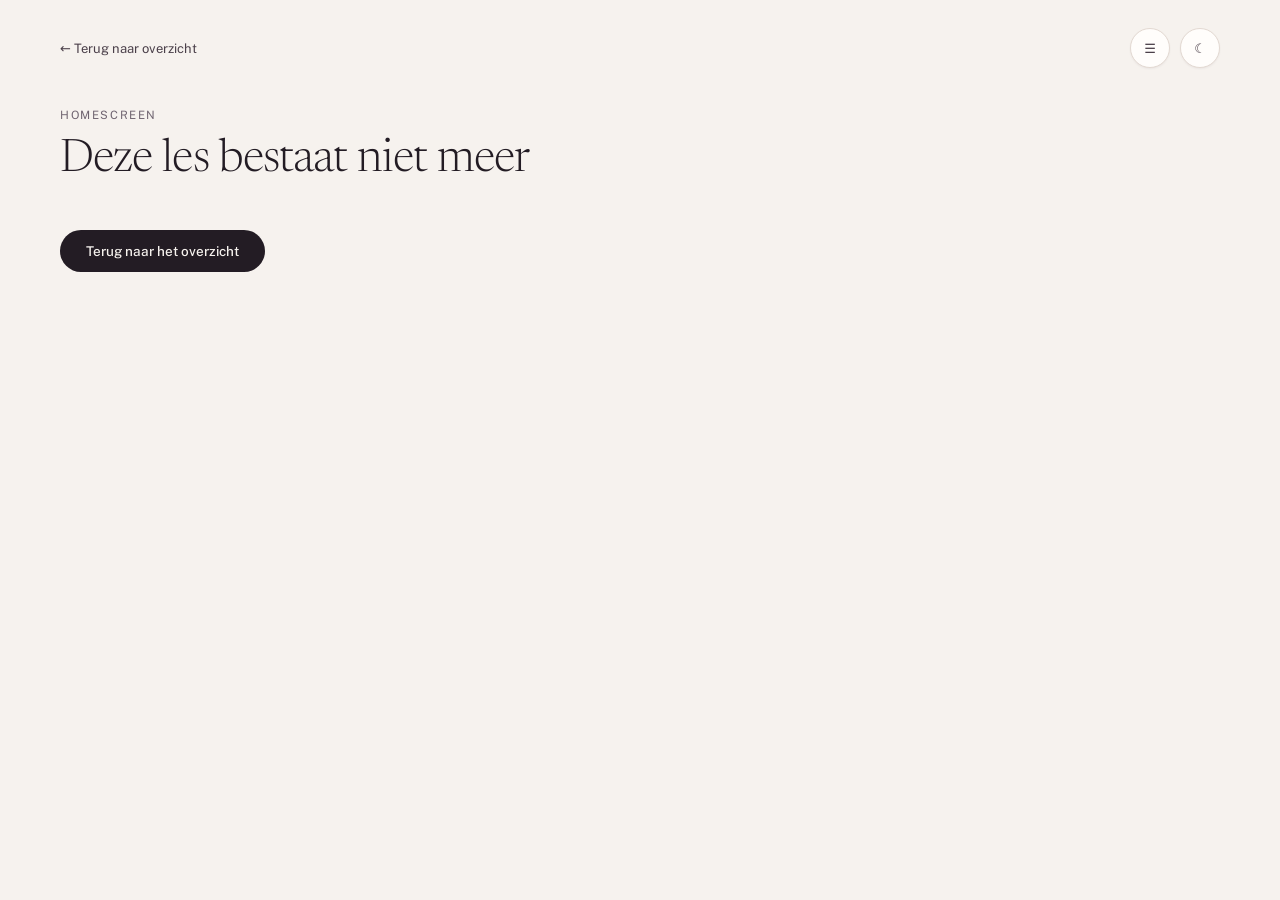
==== les.html @ 5db6d516 "Add files via upload" ====
<!DOCTYPE html>
<html lang="nl">
<head>
<meta charset="UTF-8">
<meta name="viewport" content="width=device-width, initial-scale=1.0">
<title>Les · SSMS Leeromgeving</title>
<meta name="theme-color" content="#F6F2EE">
<link rel="manifest" href="manifest.webmanifest">
<link rel="preconnect" href="https://fonts.gstatic.com" crossorigin>
<link href="https://fonts.googleapis.com/css2?family=Newsreader:ital,opsz,wght@0,6..72,300;0,6..72,400;0,6..72,500;1,6..72,300;1,6..72,400&family=Public+Sans:ital,wght@0,300;0,400;0,500;0,600;1,400&display=swap" rel="stylesheet">
<link rel="stylesheet" href="styles.css">
</head>
<body class="lespagina">
<div class="wrap">
  <div class="les-top">
    <a class="terug" href="index.html">&larr; Terug naar overzicht</a>
    <div class="tools">
      <button class="rond" id="menuKnop" aria-label="Menu in- of uitklappen" title="Menu in- of uitklappen">☰</button>
      <button class="rond" id="modus" aria-label="Wissel licht en donker">☾</button>
    </div>
  </div>

  <div class="kruimel" id="kruimel"></div>
  <h1 class="les-titel" id="titel">Les laden…</h1>
  <div class="les-meta" id="meta"></div>

  <div class="voortgang-strip">
    <div class="voortgang-balk"><i id="lesBalk" style="width:0"></i></div>
    <span class="voortgang-tekst" id="lesVoortgang"></span>
  </div>

  <nav class="tabs" id="tabs" aria-label="Onderdelen van deze les"></nav>

  <div class="les-body" id="lesBody">
    <div>
      <div class="tab-kop">
        <div>
          <div class="label" id="tabLabel"></div>
          <h2 class="tab-titel" id="tabTitel"></h2>
        </div>
        <button class="btn af-knop" id="tabAf">Onderdeel afvinken</button>
      </div>

      <div class="inhoud" id="inhoud"></div>

      <div class="tab-nav">
        <button class="btn leeg" id="tabVorige">&larr; Vorige</button>
        <button class="btn" id="tabVolgende">Volgende &rarr;</button>
      </div>

      <div class="les-nav">
        <a id="vorigeLink" class="leeg" href="#">&larr; Vorige les</a>
        <a id="volgendeLink" class="leeg" href="#" style="text-align:right;">Volgende les &rarr;</a>
      </div>
    </div>

    <aside class="zijkolom" id="zijkolom">
      <div class="zij-blok">
        <span class="label">Aantekening bij <span id="notitieTab">dit onderdeel</span></span>
        <textarea class="notitieveld" id="notitie" placeholder="Wat neem je hieruit mee?"></textarea>
        <span class="opslag" id="opslag">wordt bewaard op dit apparaat</span>
      </div>
      <div class="zij-blok">
        <span class="label">Onderdelen</span>
        <div id="tablijst" class="tablijst"></div>
      </div>
      <div class="zij-blok">
        <span class="label">Lessen in dit vak</span>
        <div id="vaklijst"></div>
      </div>
    </aside>
  </div>
</div>

<div class="melding" id="melding" hidden></div>

<script src="rooster.js"></script>
<script src="app.js"></script>
<script src="lesblokken.js"></script>
<script src="lesstof.js"></script>
<script src="les.js"></script>
</body>
</html>
---- styles.css ----
:root{
    --paper:#F6F2EE; --paper2:#EFE9E3; --surface:#FFFDFB;
    --ink:#231C24; --ink2:#4A3F49; --muted:#6F6470; --line:#E3D9D2;
    --accent:#AE7189; --accent-soft:#F3E5EA; --sage:#7F9280; --sage-soft:#E8EEE7;
    --shadow:0 1px 2px rgba(35,28,36,.05), 0 18px 40px -28px rgba(35,28,36,.28);
    --serif:"Newsreader",Georgia,serif;
    --sans:"Public Sans",system-ui,-apple-system,sans-serif;
  }
  html[data-mode="dark"]{
    --paper:#171316; --paper2:#1F191E; --surface:#211B21;
    --ink:#F4EDEF; --ink2:#D3C6CC; --muted:#A2949B; --line:#332A31;
    --accent:#D69AAF; --accent-soft:#33242B; --sage:#9CB39C; --sage-soft:#232B24;
    --shadow:0 1px 2px rgba(0,0,0,.4), 0 24px 50px -30px rgba(0,0,0,.8);
  }
  *{box-sizing:border-box;}
  [hidden]{display:none !important;}
  body{
    margin:0;font-family:var(--sans);background:var(--paper);color:var(--ink);
    -webkit-font-smoothing:antialiased;transition:background .4s ease,color .4s ease;
  }
  a{color:var(--accent);text-decoration:none;}
  a:hover{color:var(--ink);}
  button{font:inherit;}
  @keyframes rise{from{opacity:0;transform:translateY(14px);}to{opacity:1;transform:none;}}
  @keyframes fadein{from{opacity:0;}to{opacity:1;}}
  .wrap{max-width:1180px;margin:0 auto;padding:0 40px 72px;}

  /* ---- topbalk ---- */
  .top{display:flex;align-items:center;justify-content:space-between;gap:24px;padding:34px 0 0;animation:fadein .6s ease both;}
  .merk{display:flex;align-items:center;gap:14px;}
  .zegel{width:34px;height:34px;border-radius:11px;background:var(--accent);display:grid;place-items:center;color:var(--surface);font-family:var(--serif);font-size:17px;line-height:1;padding-bottom:2px;}
  .merk b{font-size:13.5px;font-weight:600;display:block;}
  .merk span{font-size:11.5px;color:var(--muted);letter-spacing:.06em;text-transform:uppercase;}
  .tools{display:flex;align-items:center;gap:10px;}
  .zoek{display:flex;align-items:center;gap:9px;background:var(--surface);border:1px solid var(--line);border-radius:999px;padding:9px 16px;width:270px;box-shadow:var(--shadow);}
  .zoek i{width:11px;height:11px;border:1.5px solid var(--muted);border-radius:50%;flex:none;}
  .zoek input{border:none;outline:none;background:none;font:inherit;font-size:13px;color:var(--ink);width:100%;}
  .zoek input::placeholder{color:var(--muted);}
  .rond{width:40px;height:40px;border-radius:999px;border:1px solid var(--line);background:var(--surface);color:var(--ink2);cursor:pointer;font-size:13px;box-shadow:var(--shadow);transition:transform .2s ease,color .2s ease;}
  .rond:hover{transform:translateY(-1px);color:var(--accent);}

  /* ---- zoekresultaten ---- */
  #resultaten{margin-top:26px;background:var(--surface);border:1px solid var(--line);border-radius:20px;padding:10px;box-shadow:var(--shadow);animation:rise .35s ease both;}
  #resultaten[hidden]{display:none;}
  .res{display:flex;align-items:baseline;justify-content:space-between;gap:16px;padding:13px 16px;border-radius:14px;cursor:pointer;transition:background .18s ease;}
  .res:hover{background:var(--paper2);}
  .res b{font-family:var(--serif);font-size:17px;font-weight:400;}
  .res span{font-size:11.5px;color:var(--muted);letter-spacing:.04em;}

  /* ---- hero ---- */
  .hero{display:grid;grid-template-columns:1.35fr .65fr;gap:56px;align-items:end;padding:52px 0 34px;border-bottom:1px solid var(--line);animation:rise .7s ease both;}
  .datum{font-size:11.5px;letter-spacing:.16em;text-transform:uppercase;color:var(--accent);margin-bottom:16px;}
  .hero h1{margin:0;font-family:var(--serif);font-weight:300;font-size:clamp(34px,4.6vw,60px);line-height:1.04;letter-spacing:-.02em;text-wrap:pretty;}
  .hero h1 em{font-style:italic;color:var(--accent);}
  .hero p{margin:18px 0 0;max-width:44ch;font-size:14.5px;line-height:1.65;color:var(--ink2);text-wrap:pretty;}
  .acties{display:flex;flex-wrap:wrap;gap:10px;margin-top:26px;}
  .btn{border:none;border-radius:999px;background:var(--ink);color:var(--paper);font-size:13.5px;font-weight:500;padding:13px 26px;cursor:pointer;transition:transform .2s ease,opacity .2s ease;}
  .btn:hover{transform:translateY(-2px);opacity:.9;}
  .btn.leeg{background:none;border:1px solid var(--line);color:var(--ink2);padding:13px 22px;}
  .btn.leeg:hover{border-color:var(--accent);color:var(--accent);transform:none;}
  .ring-blok{display:flex;align-items:center;gap:20px;justify-self:end;}
  .ring{transform:rotate(-90deg);flex:none;}
  .ring circle{fill:none;}
  .ring .baan{stroke:var(--line);}
  .ring .waarde{stroke:var(--accent);stroke-linecap:round;transition:stroke-dashoffset .8s cubic-bezier(.2,.8,.2,1);}
  .ring-blok .cijfer{font-family:var(--serif);font-size:34px;line-height:1;letter-spacing:-.02em;}
  .ring-blok .sub{font-size:12.5px;color:var(--muted);margin-top:6px;line-height:1.5;}

  /* ---- panelen ---- */
  .duo{display:grid;grid-template-columns:1fr 1fr;gap:20px;margin-top:34px;}
  .paneel{background:var(--surface);border:1px solid var(--line);border-radius:20px;padding:22px 24px;box-shadow:var(--shadow);animation:rise .85s ease both;}
  .paneel-kop{display:flex;align-items:baseline;justify-content:space-between;margin-bottom:14px;}
  .label{font-size:11.5px;letter-spacing:.14em;text-transform:uppercase;color:var(--muted);}
  .paneel-kop .telling{font-size:11.5px;color:var(--accent);}
  .regel{display:grid;grid-template-columns:62px 1fr auto;gap:14px;align-items:center;padding:11px 0;border-top:1px solid var(--line);}
  .regel .tijd{font-family:var(--serif);font-size:15px;color:var(--ink2);}
  .regel .titel{font-size:13.5px;}
  .regel .plek{font-size:11.5px;color:var(--muted);}
  .regel[data-vak]{cursor:pointer;}
  .regel[data-vak]:hover .titel{color:var(--accent);}
  .regel.bezig{position:relative;}
  .regel.bezig .tijd{color:var(--accent);}
  .regel.bezig .titel{font-weight:600;}
  .regel.bezig::before{content:"";position:absolute;left:-14px;top:50%;width:5px;height:5px;border-radius:50%;background:var(--accent);transform:translateY(-50%);}
  .regel.voorbij .tijd,.regel.voorbij .titel{opacity:.45;}
  .dl{display:grid;grid-template-columns:1fr auto;gap:14px;align-items:center;padding:11px 0;border-top:1px solid var(--line);}
  .tekstknop{background:none;border:none;padding:0;font:inherit;font-size:13px;color:var(--accent);cursor:pointer;text-decoration:underline;text-underline-offset:3px;}
  .tekstknop:hover{color:var(--ink);}
  .feed-melding{margin-top:10px;font-size:12.5px;line-height:1.5;min-height:1em;}
  .feed-melding.fout{color:#B4635A;}
  .feed-melding.goed{color:var(--sage);}
  .rooster-status{margin-top:14px;padding-top:12px;border-top:1px solid var(--line);font-size:11px;letter-spacing:.06em;text-transform:uppercase;color:var(--muted);}
  .dl .titel{font-size:13.5px;}
  .dl .vak{font-size:11.5px;color:var(--muted);margin-top:2px;}
  .dl .wanneer{display:flex;flex-direction:column;align-items:flex-end;gap:4px;}
  .dl .wanneer .dl-datum{font-size:11px;color:var(--muted);white-space:nowrap;text-transform:none;letter-spacing:0;margin:0;}
  .pil{font-size:11.5px;font-weight:600;letter-spacing:.04em;padding:5px 11px;border-radius:999px;white-space:nowrap;background:var(--paper2);color:var(--ink2);}
  .pil.nu{background:var(--accent-soft);color:var(--accent);}
  .pil.rustig{background:var(--sage-soft);color:var(--sage);}
  .pil.open{background:transparent;border:1px dashed var(--line);color:var(--muted);font-weight:400;}
  .niet-uit{display:inline-block;margin-left:8px;font-size:10px;letter-spacing:.1em;text-transform:uppercase;color:var(--muted);border:1px dashed var(--line);border-radius:99px;padding:2px 7px;vertical-align:1px;}

  /* ---- semester ---- */
  .sem-kop{display:flex;align-items:baseline;justify-content:space-between;margin:56px 0 20px;}
  .sem-kop h2{margin:0;font-family:var(--serif);font-weight:400;font-size:26px;letter-spacing:-.01em;}
  .sem-kop h2 span{color:var(--muted);font-size:15px;font-family:var(--sans);}
  .sem-kop .stat{font-size:12.5px;color:var(--muted);}
  .mozaiek{display:grid;grid-template-columns:1.02fr .98fr;gap:20px;}
  .held{position:relative;overflow:hidden;background:var(--surface);border:1px solid var(--line);border-radius:24px;padding:30px 32px;cursor:pointer;box-shadow:var(--shadow);display:flex;flex-direction:column;justify-content:space-between;min-height:290px;transition:transform .25s ease;animation:rise 1s ease both;}
  .held:hover{transform:translateY(-3px);}
  .held .bol{position:absolute;top:-90px;right:-70px;width:260px;height:260px;border-radius:50%;background:var(--accent-soft);}
  .held .binnen{position:relative;}
  .held .kicker{font-size:11px;letter-spacing:.16em;text-transform:uppercase;color:var(--accent);}
  .held h3{margin:12px 0 0;font-family:var(--serif);font-weight:400;font-size:32px;line-height:1.12;letter-spacing:-.015em;max-width:15ch;}
  .held .volgende{font-size:13.5px;color:var(--ink2);margin-top:14px;}
  .held .voet{position:relative;display:flex;align-items:center;gap:18px;margin-top:26px;}
  .held .voet .groot{font-size:15px;font-weight:500;}
  .held .voet .klein{font-size:12.5px;color:var(--muted);margin-top:3px;}
  .tegels{display:grid;grid-template-columns:1fr 1fr;gap:14px;}
  .tegel{background:var(--surface);border:1px solid var(--line);border-radius:18px;padding:18px;cursor:pointer;display:flex;flex-direction:column;justify-content:space-between;min-height:132px;transition:transform .22s ease,border-color .22s ease;animation:rise 1.05s ease both;}
  .tegel:hover{transform:translateY(-3px);border-color:var(--accent);}
  .tegel .vaknaam{font-family:var(--serif);font-size:17px;line-height:1.22;letter-spacing:-.01em;}
  .tegel .meta{display:flex;align-items:baseline;justify-content:space-between;font-size:11.5px;color:var(--muted);}
  .tegel .meta b{font-weight:600;color:var(--accent);}
  .tegel .meta b.klaar{color:var(--sage);}
  .balk{height:4px;border-radius:99px;background:var(--paper2);margin-top:9px;overflow:hidden;}
  .balk i{display:block;height:100%;border-radius:99px;background:var(--accent);transition:width .6s ease;}
  .balk i.klaar{background:var(--sage);}

  .archief{margin-top:20px;background:var(--paper2);border:1px solid var(--line);border-radius:20px;overflow:hidden;}
  .archief-kop{display:flex;align-items:center;justify-content:space-between;gap:16px;padding:20px 26px;cursor:pointer;background:none;border:none;width:100%;text-align:left;color:inherit;}
  .archief-kop b{font-family:var(--serif);font-size:21px;font-weight:400;}
  .archief-kop .sub{font-size:12.5px;color:var(--muted);margin-left:14px;}
  .archief-kop .actie{font-size:12.5px;color:var(--accent);}
  .archief-lijst{display:grid;grid-template-columns:repeat(3,1fr);gap:12px;padding:0 26px 26px;animation:rise .4s ease both;}
  .archief-lijst[hidden]{display:none;}
  .mini{background:var(--surface);border:1px solid var(--line);border-radius:14px;padding:14px 16px;cursor:pointer;display:flex;align-items:center;justify-content:space-between;gap:12px;transition:border-color .2s ease;}
  .mini:hover{border-color:var(--accent);}
  .mini span{font-size:13.5px;line-height:1.3;}
  .mini b{font-size:11px;color:var(--sage);font-weight:600;white-space:nowrap;}

  /* ---- notities ---- */
  .notities{display:grid;grid-template-columns:repeat(3,1fr);gap:14px;margin-top:16px;}
  .notitie{background:var(--surface);border:1px solid var(--line);border-left:2px solid var(--accent);border-radius:6px 16px 16px 6px;padding:18px 20px;cursor:pointer;transition:transform .22s ease;}
  .notitie:hover{transform:translateY(-2px);}
  .notitie .vak{font-size:11px;letter-spacing:.12em;text-transform:uppercase;color:var(--muted);}
  .notitie .titel{font-family:var(--serif);font-size:16.5px;line-height:1.3;margin-top:9px;}
  .notitie .tekst{font-size:12.5px;color:var(--ink2);margin-top:8px;line-height:1.55;}

  footer{margin-top:56px;padding-top:22px;border-top:1px solid var(--line);display:flex;justify-content:space-between;gap:16px;font-size:11.5px;color:var(--muted);}

  /* ---- detailpaneel ---- */
  .lade{position:fixed;inset:0;z-index:40;display:flex;justify-content:flex-end;}
  .lade[hidden]{display:none;}
  .sluier{position:absolute;inset:0;background:rgba(35,28,36,.34);backdrop-filter:blur(3px);animation:fadein .3s ease both;}
  .blad{position:relative;width:min(460px,92vw);height:100%;overflow:auto;background:var(--surface);border-left:1px solid var(--line);padding:34px 34px 44px;animation:rise .34s cubic-bezier(.2,.8,.2,1) both;}
  .blad-kop{display:flex;align-items:flex-start;justify-content:space-between;gap:16px;}
  .blad-kop .kicker{font-size:11px;letter-spacing:.16em;text-transform:uppercase;color:var(--accent);}
  .blad-kop h3{margin:10px 0 0;font-family:var(--serif);font-weight:400;font-size:28px;line-height:1.14;letter-spacing:-.015em;}
  .blad-kop button{border:1px solid var(--line);background:none;color:var(--ink2);width:34px;height:34px;border-radius:999px;cursor:pointer;font-size:15px;line-height:1;flex:none;}
  .blad-kop button:hover{border-color:var(--accent);color:var(--accent);}
  .blad-voortgang{display:flex;align-items:center;gap:14px;margin-top:22px;padding-bottom:20px;border-bottom:1px solid var(--line);}
  .blad-voortgang .balk{flex:1;height:5px;margin:0;}
  .blad-voortgang span{font-size:12.5px;color:var(--muted);white-space:nowrap;}
  .les{display:flex;align-items:flex-start;gap:14px;padding:16px 0;border-bottom:1px solid var(--line);}
  .les-link{flex:1;color:inherit;text-decoration:none;}
  .les-link:hover .titel{color:var(--accent);}
  .les-link .meta{display:block;}
  .les .vink{cursor:pointer;padding:0;width:19px;height:19px;background:none;border-radius:6px;border:1.5px solid var(--line);display:grid;place-items:center;flex:none;margin-top:2px;font-size:11px;color:var(--surface);transition:background .2s ease,border-color .2s ease;}
  .les.af .vink{background:var(--accent);border-color:var(--accent);}
  .les .titel{font-size:14px;line-height:1.4;display:block;}
  .les.af .titel{color:var(--muted);text-decoration:line-through;}
  .les .meta{font-size:11.5px;color:var(--muted);margin-top:4px;}
  .leegmelding{margin-top:26px;background:var(--surface);padding:22px;border:1px dashed var(--line);border-radius:16px;text-align:center;}
  .leegmelding b{font-family:var(--serif);font-size:18px;font-weight:400;display:block;}
  .leegmelding span{font-size:12.5px;color:var(--muted);margin-top:6px;line-height:1.6;display:block;}

  @media (max-width:1040px){
    .wrap{padding:0 26px 64px;}
    .hero{gap:32px;}
    .mozaiek{grid-template-columns:1fr;}
    .tegels{grid-template-columns:1fr 1fr 1fr;}
    .archief-lijst{grid-template-columns:1fr 1fr;}
  }
  @media (max-width:760px){
    .wrap{padding:0 18px 64px;}
    .top{flex-direction:column;align-items:stretch;gap:14px;}
    .tools{justify-content:space-between;}
    .zoek{width:100%;}
    .hero{grid-template-columns:1fr;gap:28px;padding:34px 0 26px;}
    .ring-blok{justify-self:start;}
    .duo,.tegels,.notities,.archief-lijst{grid-template-columns:1fr;}
    footer{flex-direction:column;}
  }

/* ============================================================
   LESPAGINA
   ============================================================ */
.lespagina .wrap{max-width:1240px;}
.les-top{display:flex;align-items:center;justify-content:space-between;gap:20px;padding:28px 0 0;}
.terug{display:inline-flex;align-items:center;gap:9px;font-size:13px;color:var(--ink2);}
.terug:hover{color:var(--accent);}
.kruimel{font-size:11.5px;letter-spacing:.14em;text-transform:uppercase;color:var(--muted);margin-top:40px;}
.kruimel a{color:var(--muted);}
.kruimel a:hover{color:var(--accent);}
.les-titel{margin:14px 0 0;font-family:var(--serif);font-weight:300;font-size:clamp(30px,3.6vw,46px);line-height:1.08;letter-spacing:-.02em;max-width:26ch;text-wrap:pretty;}
.les-meta{display:flex;flex-wrap:wrap;gap:9px;margin-top:20px;}

/* voortgangsstrip */
.voortgang-strip{display:flex;align-items:center;gap:16px;margin-top:26px;padding-bottom:22px;border-bottom:1px solid var(--line);}
.voortgang-balk{flex:1;height:6px;border-radius:99px;background:var(--paper2);overflow:hidden;}
.voortgang-balk i{display:block;height:100%;border-radius:99px;background:var(--accent);transition:width .5s cubic-bezier(.2,.8,.2,1);}
.voortgang-tekst{font-size:11.5px;letter-spacing:.06em;text-transform:uppercase;color:var(--muted);white-space:nowrap;}

/* tabbladen */
.tabs{display:flex;flex-wrap:wrap;gap:8px;margin-top:24px;}
.tab{display:inline-flex;align-items:center;gap:9px;border:1px solid var(--line);background:var(--surface);color:var(--ink2);border-radius:999px;padding:10px 18px;font-size:13.5px;cursor:pointer;transition:border-color .2s ease,color .2s ease,background .2s ease;}
.tab:hover{border-color:var(--accent);color:var(--accent);}
.tab .tab-nr{font-family:var(--serif);font-size:13px;color:var(--muted);}
.tab.nu{background:var(--ink);border-color:var(--ink);color:var(--paper);}
.tab.nu .tab-nr{color:var(--paper);opacity:.65;}
.tab.af:not(.nu){border-color:var(--accent);color:var(--accent);}
.tab .tab-vink{font-size:11px;}

/* body */
.les-body{display:grid;grid-template-columns:minmax(0,1.55fr) minmax(0,.45fr);gap:44px;margin-top:34px;align-items:start;}
.les-body.menu-uit{grid-template-columns:minmax(0,1fr);}
.les-body.menu-uit .zijkolom{display:none;}
.tab-kop{display:flex;align-items:flex-end;justify-content:space-between;gap:20px;padding-bottom:20px;border-bottom:1px solid var(--line);}
.tab-titel{margin:8px 0 0;font-family:var(--serif);font-weight:400;font-size:28px;letter-spacing:-.015em;}
.af-knop{white-space:nowrap;}
.af-knop.af{background:var(--sage);}
.tab-nav{display:flex;justify-content:space-between;gap:14px;margin-top:40px;}
.tab-nav .btn:disabled{opacity:.3;cursor:default;}
.les-nav{display:flex;justify-content:space-between;gap:14px;margin-top:28px;padding-top:22px;border-top:1px solid var(--line);}
.les-nav a{font-size:13px;color:var(--muted);max-width:24ch;}
.les-nav a:hover{color:var(--accent);}
.les-nav .leeg{opacity:.35;pointer-events:none;}

/* zijkolom */
.zijkolom{position:sticky;top:24px;display:flex;flex-direction:column;gap:26px;}
.zij-blok{display:flex;flex-direction:column;gap:10px;}
.notitieveld{width:100%;min-height:170px;resize:vertical;background:var(--surface);border:1px solid var(--line);border-radius:14px;padding:14px;font:inherit;font-size:13.5px;line-height:1.6;color:var(--ink);outline:none;}
.notitieveld:focus{border-color:var(--accent);}
.opslag{font-size:11px;color:var(--muted);}
.tablijst,#vaklijst{display:flex;flex-direction:column;}
.tablijst-rij,.vaklijst-rij{display:flex;align-items:baseline;gap:10px;padding:8px 0;font-size:13px;color:var(--ink2);background:none;border:none;text-align:left;cursor:pointer;font-family:inherit;}
.tablijst-rij:hover,.vaklijst-rij:hover{color:var(--accent);}
.tablijst-rij.nu,.vaklijst-rij.nu{color:var(--accent);font-weight:600;}
.vaklijst-rij.af{color:var(--muted);}
.mini-vink{width:16px;flex:none;font-size:11.5px;color:var(--muted);}
.tablijst-rij.nu .mini-vink,.vaklijst-rij.nu .mini-vink{color:var(--accent);}

/* ---- inhoud & blokken ---- */
.inhoud{font-size:15.5px;line-height:1.75;color:var(--ink2);}
.inhoud h2{font-family:var(--serif);font-weight:400;font-size:23px;color:var(--ink);margin:0 0 12px;letter-spacing:-.01em;}
.inhoud h3{font-family:var(--serif);font-weight:400;font-size:18px;color:var(--ink);margin:0 0 8px;}
.inhoud p{margin:0 0 15px;max-width:70ch;text-wrap:pretty;}
.inhoud p:last-child{margin-bottom:0;}
.inhoud ul,.inhoud ol{margin:0 0 15px;padding-left:20px;max-width:70ch;}
.inhoud li{margin-bottom:7px;}
.inhoud code{font-family:ui-monospace,SFMono-Regular,monospace;font-size:.9em;background:var(--paper2);padding:2px 5px;border-radius:4px;}
.inhoud strong{color:var(--ink);font-weight:600;}
.blok{position:relative;margin:0 0 34px;}
.blok:last-child{margin-bottom:0;}
.blok-kop{display:flex;align-items:baseline;justify-content:space-between;gap:16px;flex-wrap:wrap;margin-bottom:14px;}
.blok-kop h2{margin:0;}
.hint{font-size:11.5px;color:var(--muted);}
.noot{font-size:12.5px;color:var(--muted);font-style:italic;}
.stof-vlag{position:absolute;top:-9px;right:0;font-size:10px;letter-spacing:.12em;text-transform:uppercase;background:var(--accent-soft);color:var(--accent);padding:4px 9px;border-radius:999px;font-weight:600;}

/* kaders */
.kader{border:1px solid var(--line);border-radius:16px;background:var(--surface);overflow:hidden;}
.kader-kop{display:flex;align-items:baseline;gap:12px;flex-wrap:wrap;padding:14px 20px;border-bottom:1px solid var(--line);background:var(--paper2);}
.kader-label{font-size:10.5px;letter-spacing:.14em;text-transform:uppercase;font-weight:600;color:var(--muted);}
.kader-titel{font-family:var(--serif);font-size:17px;color:var(--ink);}
.kader-body{padding:18px 20px;}
.kader-uitleg{border-left:3px solid var(--accent);}
.kader-uitleg .kader-label{color:var(--accent);}
.kader-waarschuwing{border-left:3px solid #B4635A;}
.kader-waarschuwing .kader-kop{background:color-mix(in oklab,#B4635A 10%,var(--surface));}
.kader-waarschuwing .kader-label{color:#B4635A;}
.kader-voorbeeld{border-left:3px solid var(--sage);}
.kader-voorbeeld .kader-kop{background:var(--sage-soft);}
.kader-voorbeeld .kader-label{color:var(--sage);}
.kader-slimmer{border-left:3px solid #A98545;border-style:dashed solid solid solid;}
.kader-slimmer .kader-kop{background:color-mix(in oklab,#A98545 12%,var(--surface));}
.kader-slimmer .kader-label{color:#A98545;}
.kader-hardop{border-left:3px solid var(--ink);background:var(--paper2);}
.kader-hardop .kader-kop{background:transparent;border-bottom:1px dashed var(--line);}
.hardop-lijst{margin:14px 0 0;padding-left:20px;font-family:var(--serif);font-size:16.5px;line-height:1.6;color:var(--ink);}
.hardop-lijst li{margin-bottom:9px;}

/* leerdoelen */
.doelen{list-style:none;margin:0;padding:0;max-width:70ch;}
.doel{display:flex;align-items:flex-start;gap:13px;padding:11px 0;border-bottom:1px solid var(--line);}
.doel.af span{color:var(--muted);text-decoration:line-through;}
.vink{width:19px;height:19px;border-radius:6px;border:1.5px solid var(--line);background:none;display:grid;place-items:center;flex:none;margin-top:3px;font-size:11px;color:var(--surface);cursor:pointer;padding:0;transition:background .2s ease,border-color .2s ease;}
.doel.af .vink{background:var(--accent);border-color:var(--accent);}

/* citaat */
.citaat{margin:0;padding:22px 26px;border-left:3px solid var(--accent);background:var(--accent-soft);border-radius:0 16px 16px 0;}
.citaat p{font-family:var(--serif);font-style:italic;font-size:20px;line-height:1.5;color:var(--ink);margin:0;}
.citaat footer{margin-top:12px;font-size:12.5px;color:var(--ink2);}

/* tabel */
.tabel-wrap{overflow-x:auto;border:1px solid var(--line);border-radius:14px;background:var(--surface);}
.inhoud table{width:100%;border-collapse:collapse;font-size:13.5px;}
.inhoud th,.inhoud td{text-align:left;padding:13px 16px;border-bottom:1px solid var(--line);vertical-align:top;}
.inhoud th{font-size:11px;letter-spacing:.1em;text-transform:uppercase;color:var(--muted);font-weight:600;background:var(--paper2);}
.inhoud tbody tr:last-child td{border-bottom:none;}
.inhoud td:first-child{color:var(--ink);font-weight:500;}

/* stappen */
.stappen{border:1px solid var(--line);border-radius:16px;overflow:hidden;background:var(--surface);}
.stap{border-bottom:1px solid var(--line);}
.stap:last-child{border-bottom:none;}
.stap summary{display:flex;align-items:center;gap:14px;padding:16px 20px;cursor:pointer;font-size:14.5px;color:var(--ink);list-style:none;}
.stap summary::-webkit-details-marker{display:none;}
.stap summary:hover{color:var(--accent);}
.stap-nr{width:24px;height:24px;border-radius:50%;background:var(--paper2);color:var(--muted);display:grid;place-items:center;font-size:12px;flex:none;font-family:var(--serif);}
.stap[open] .stap-nr{background:var(--accent);color:var(--surface);}
.stap-body{padding:0 20px 20px 58px;}

/* vergelijking */
.vergelijking{display:grid;grid-template-columns:1fr 1fr;gap:16px;}
.verg-kolom{border:1px solid var(--line);border-radius:16px;padding:20px;background:var(--surface);}
.verg-links{border-top:3px solid var(--accent);}
.verg-rechts{border-top:3px solid var(--sage);}
.verg-kolom ul{margin-bottom:0;}

/* flashcards */
.kaarten{display:grid;grid-template-columns:repeat(auto-fill,minmax(210px,1fr));gap:14px;}
.kaart{position:relative;min-height:130px;cursor:pointer;perspective:900px;}
.kaart-vlak{position:absolute;inset:0;border:1px solid var(--line);border-radius:16px;padding:18px;background:var(--surface);display:flex;flex-direction:column;justify-content:center;gap:8px;backface-visibility:hidden;transition:transform .5s cubic-bezier(.2,.8,.2,1);}
.kaart-voor{transform:rotateY(0deg);}
.kaart-achter{transform:rotateY(180deg);background:var(--accent-soft);border-color:var(--accent);}
.kaart.om .kaart-voor{transform:rotateY(-180deg);}
.kaart.om .kaart-achter{transform:rotateY(0deg);}
.kaart-rol{font-size:10px;letter-spacing:.14em;text-transform:uppercase;color:var(--muted);}
.kaart-voor .kopieer{font-family:var(--serif);font-size:19px;line-height:1.25;color:var(--ink);}
.kaart-achter .kopieer{font-size:13px;line-height:1.55;color:var(--ink);}
.kopieer{cursor:copy;}
.kopieer:hover{text-decoration:underline dotted;text-underline-offset:3px;}

/* kernbegrippen */
.begrippen{display:flex;flex-wrap:wrap;gap:9px;}
.begrip{position:relative;border:1px solid var(--line);background:var(--surface);border-radius:999px;padding:9px 16px;font:inherit;font-size:13.5px;color:var(--ink);cursor:copy;display:inline-flex;align-items:baseline;gap:8px;transition:border-color .2s ease;}
.begrip:hover{border-color:var(--accent);color:var(--accent);}
.begrip-en{font-size:11.5px;color:var(--muted);font-style:italic;}
.tooltip{position:absolute;bottom:calc(100% + 10px);left:50%;transform:translateX(-50%) translateY(4px);width:max-content;max-width:280px;background:var(--ink);color:var(--paper);font-size:12.5px;line-height:1.5;text-align:left;padding:11px 14px;border-radius:12px;opacity:0;pointer-events:none;transition:opacity .2s ease,transform .2s ease;z-index:5;}
.begrip:hover .tooltip{opacity:1;transform:translateX(-50%) translateY(0);}

/* oefening */
.oefening{border:1px solid var(--line);border-left:3px solid var(--ink);border-radius:16px;padding:20px;background:var(--surface);}
.oef-kop{display:flex;align-items:baseline;gap:12px;margin-bottom:12px;}
.oef-veld{width:100%;min-height:96px;resize:vertical;margin-top:6px;background:var(--paper);border:1px solid var(--line);border-radius:12px;padding:12px;font:inherit;font-size:13.5px;line-height:1.6;color:var(--ink);outline:none;}
.oef-veld:focus{border-color:var(--accent);}
.model{margin-top:14px;border-top:1px solid var(--line);padding-top:12px;}
.model summary{cursor:pointer;font-size:12.5px;letter-spacing:.06em;text-transform:uppercase;color:var(--accent);list-style:none;}
.model summary::-webkit-details-marker{display:none;}
.model-body{margin-top:12px;padding:14px 16px;background:var(--paper2);border-radius:12px;font-size:14px;}

/* video */
.videoblok{display:flex;align-items:center;justify-content:space-between;gap:24px;flex-wrap:wrap;border:1px solid var(--line);border-radius:16px;padding:22px 24px;background:var(--surface);}
.video-tekst h3{margin:8px 0 6px;}
.video-tekst p{margin:0;font-size:13.5px;}
.video-duur{display:inline-block;margin-top:8px;font-size:11.5px;color:var(--muted);}

/* quiz */
.quiz{border:1px solid var(--line);border-radius:18px;padding:24px;background:var(--surface);}
.quiz-score{font-family:var(--serif);font-size:17px;color:var(--muted);}
.quiz-score.actief{color:var(--accent);}
.qvraag{padding:18px 0;border-top:1px solid var(--line);}
.qvraag:first-of-type{border-top:none;padding-top:6px;}
.qtekst{display:flex;gap:12px;font-size:15px;color:var(--ink);margin:0 0 14px;}
.qnr{font-family:var(--serif);color:var(--muted);flex:none;}
.qopties{display:flex;flex-direction:column;gap:8px;}
.qoptie{text-align:left;border:1px solid var(--line);background:var(--paper);border-radius:12px;padding:12px 16px;font:inherit;font-size:13.5px;color:var(--ink2);cursor:pointer;transition:border-color .18s ease,background .18s ease;}
.qoptie:hover:enabled{border-color:var(--accent);color:var(--accent);}
.qoptie:disabled{cursor:default;}
.qoptie.goed{border-color:var(--sage);background:var(--sage-soft);color:var(--sage);font-weight:600;}
.qoptie.fout{border-color:#B4635A;background:color-mix(in oklab,#B4635A 12%,var(--surface));color:#B4635A;}
.quitleg{margin-top:12px;padding:14px 16px;background:var(--paper2);border-radius:12px;font-size:13.5px;line-height:1.6;}
.quitleg p{margin:0;}

/* preview volgende les */
.preview{display:block;border:1px dashed var(--line);border-radius:18px;padding:24px;background:var(--paper2);color:inherit;transition:border-color .2s ease,transform .2s ease;}
.preview:hover{border-color:var(--accent);transform:translateY(-2px);color:inherit;}
.preview h3{margin:10px 0 8px;font-size:22px;}
.preview p{margin:0 0 12px;font-size:14px;}
.preview ul{margin:0;}
.preview-actie{display:inline-block;margin-top:14px;font-size:12.5px;letter-spacing:.08em;text-transform:uppercase;color:var(--accent);}

/* bronnen */
.bronnen{font-size:13.5px;line-height:1.6;}
.bronnen li{margin-bottom:12px;}

/* melding bij kopiëren */
.melding{position:fixed;bottom:26px;left:50%;transform:translateX(-50%);background:var(--ink);color:var(--paper);font-size:13px;padding:11px 20px;border-radius:999px;z-index:60;animation:rise .25s ease both;}
.melding[hidden]{display:none;}

@media (max-width:900px){
  .les-body{grid-template-columns:minmax(0,1fr);gap:28px;}
  .zijkolom{position:static;}
  .vergelijking{grid-template-columns:1fr;}
  .tab-kop{flex-direction:column;align-items:stretch;gap:14px;}
  .voortgang-strip{flex-direction:column;align-items:stretch;gap:10px;}
  .voortgang-tekst{white-space:normal;}
}

a.notitie{display:block;color:inherit;}
a.notitie:hover .titel{color:var(--accent);}
.hero .ring-blok.leeg{display:none;}
.les .meta code,.dl code{font-family:ui-monospace,SFMono-Regular,monospace;font-size:11.5px;}
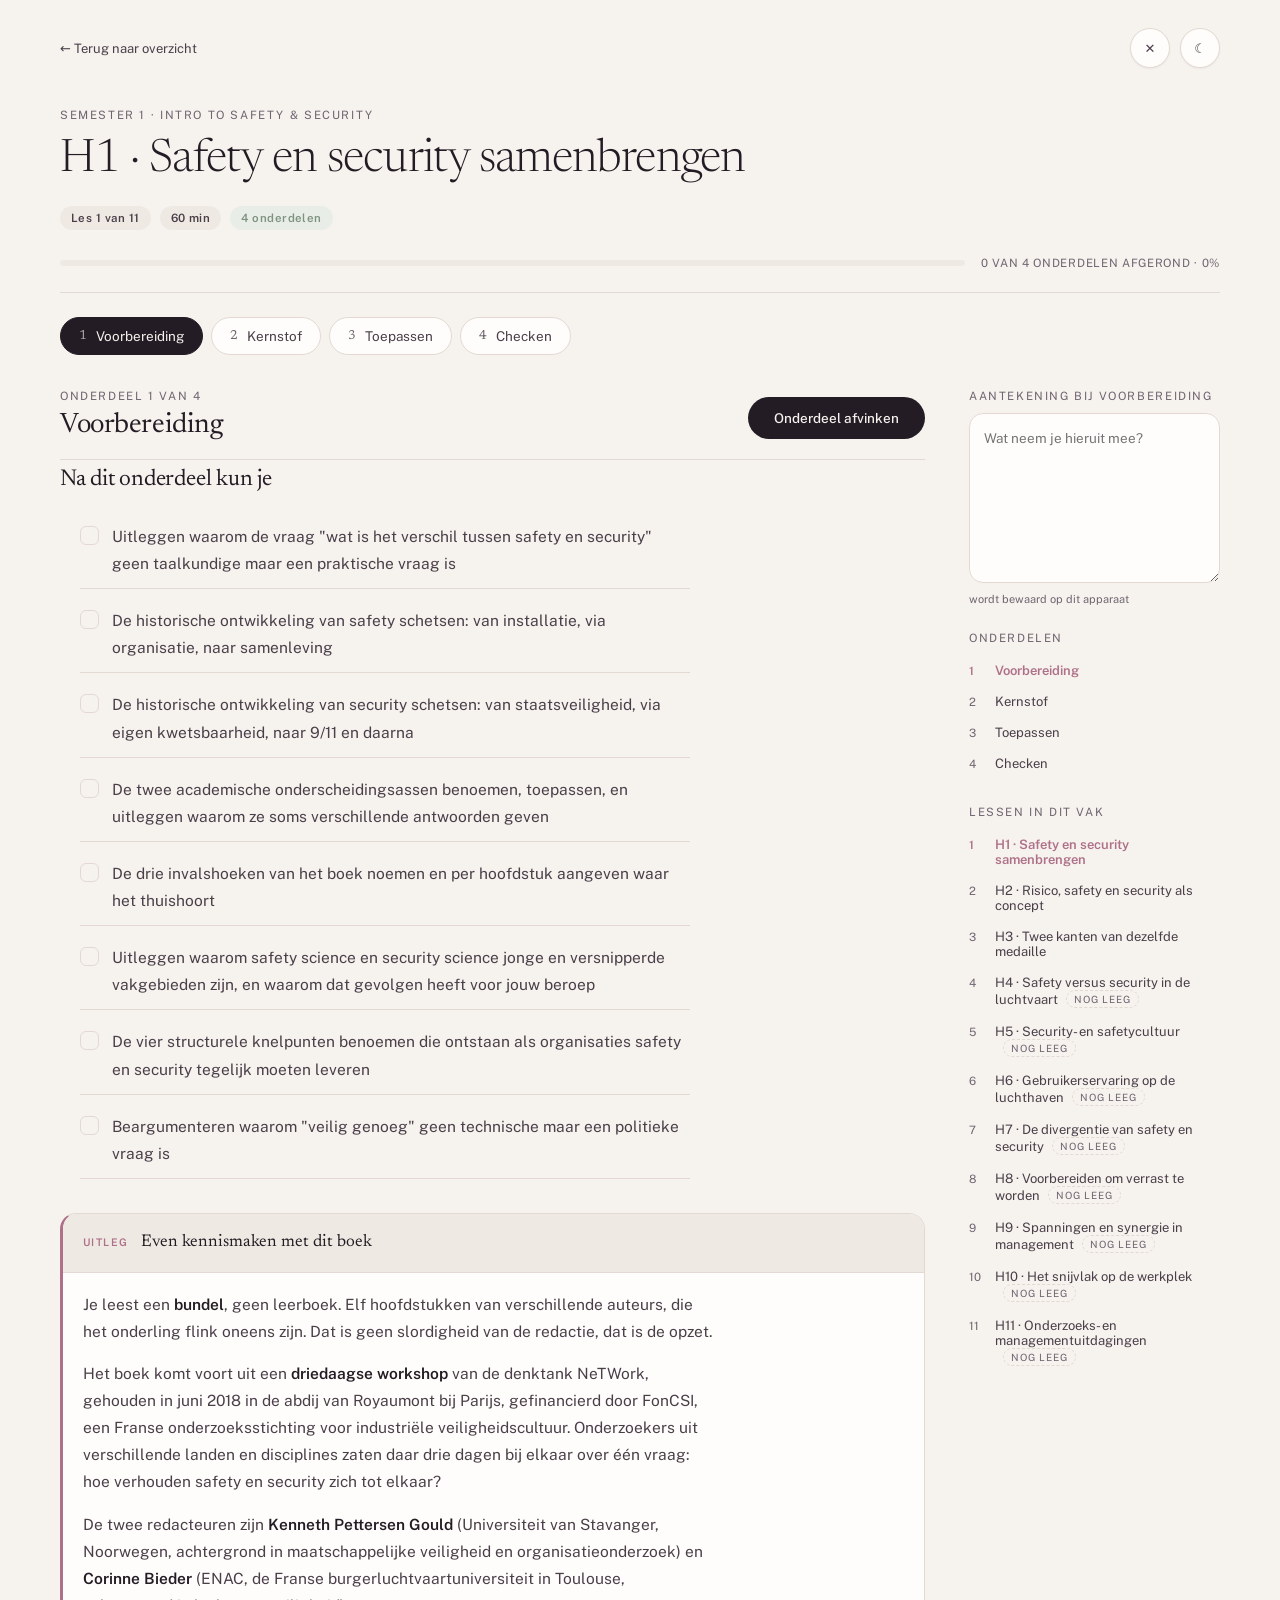
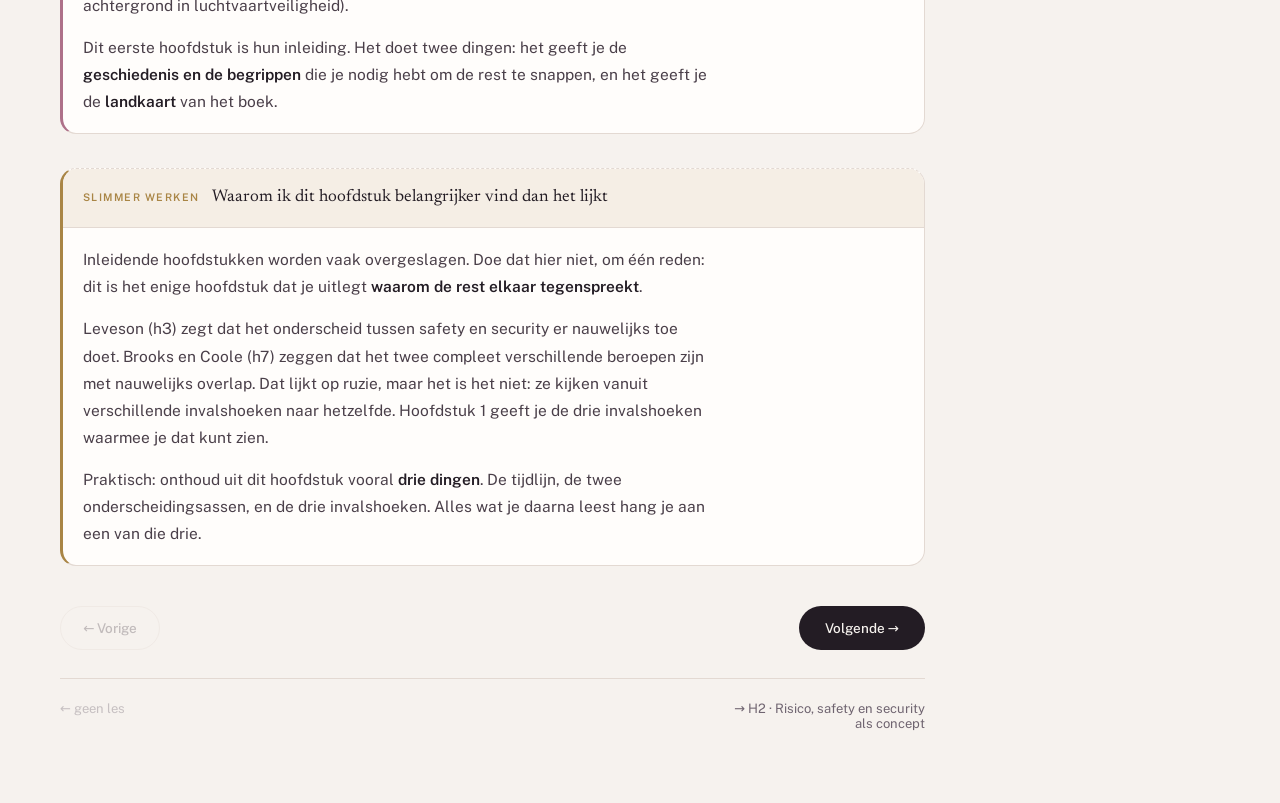
==== commit 161ae621: "Add files via upload" ====
--- a/les.html
+++ b/les.html
@@ -78,6 +78,7 @@
 <script src="app.js"></script>
 <script src="lesblokken.js"></script>
 <script src="lesstof.js"></script>
+<script src="ssms-inhoud.js"></script>
 <script src="les.js"></script>
 </body>
 </html>
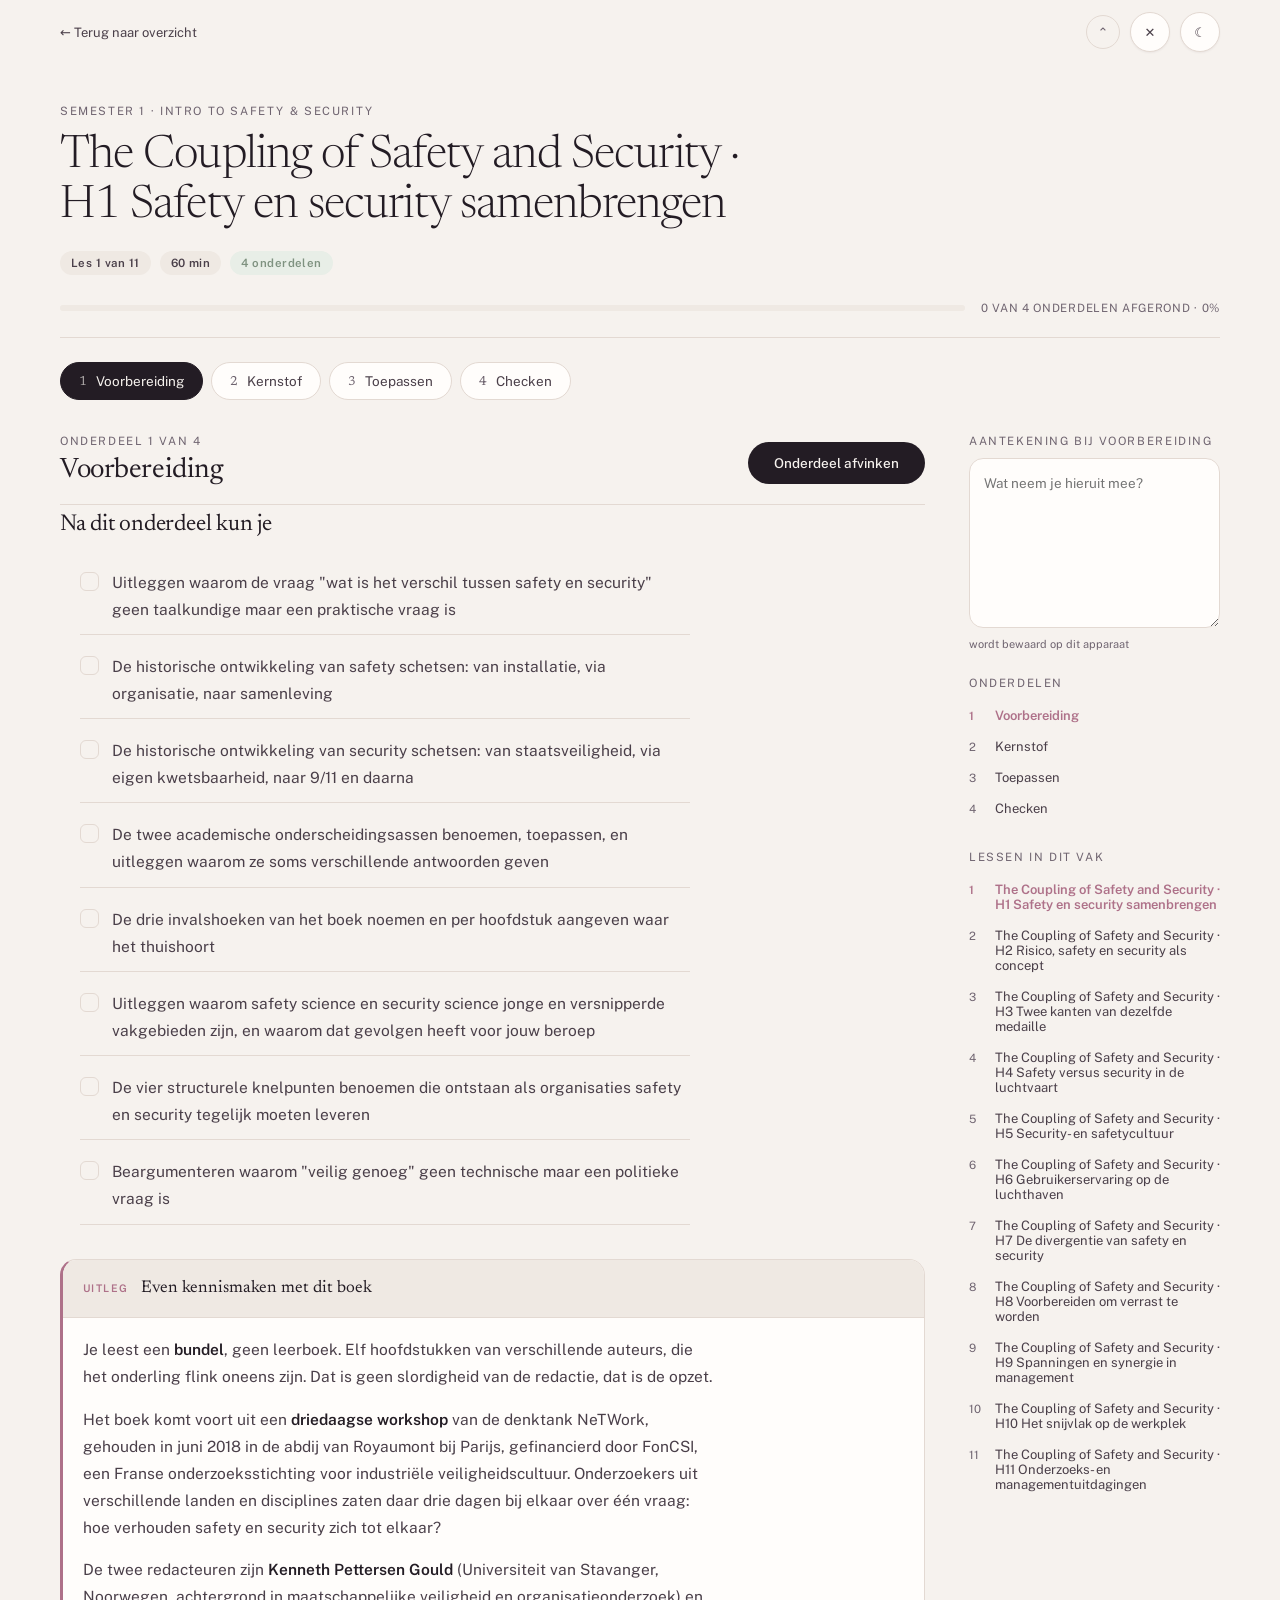
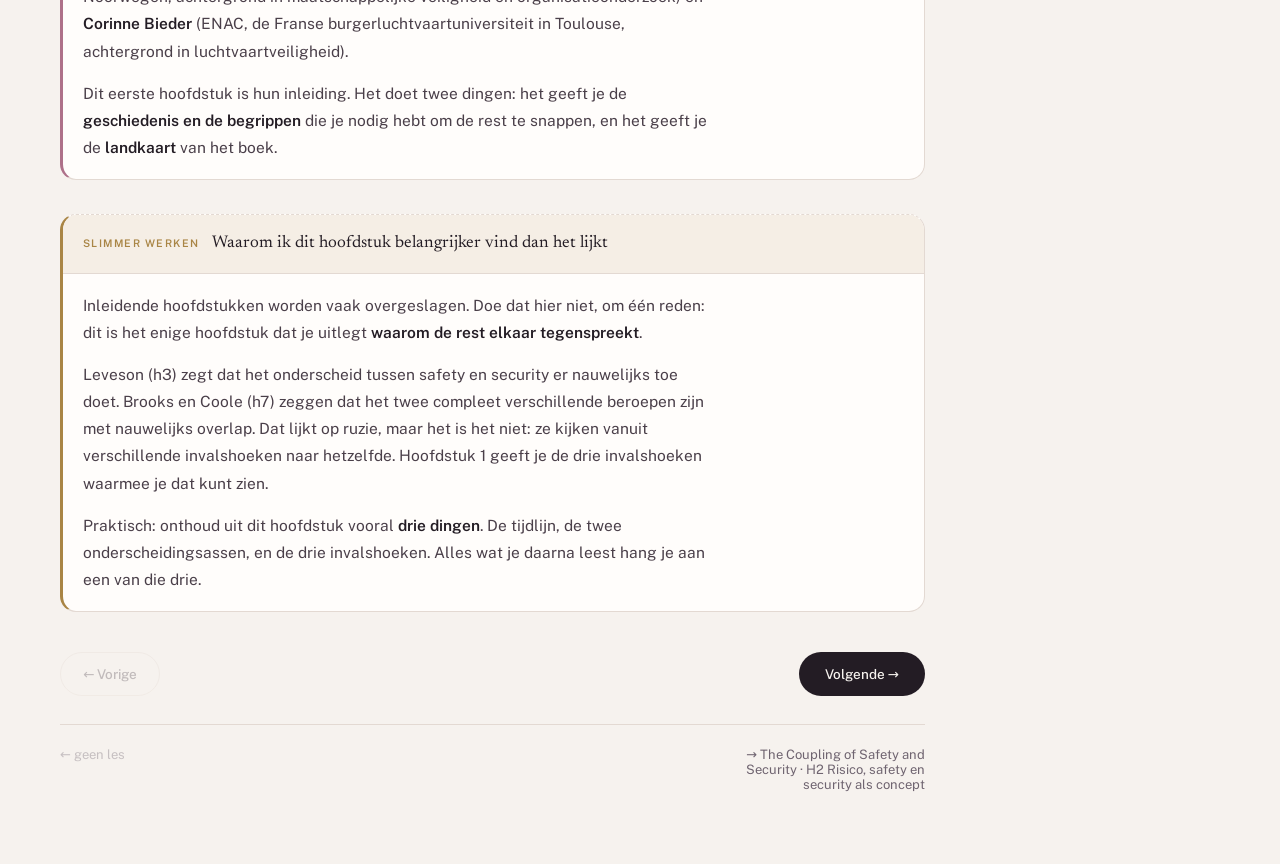
==== commit ac68139e: "Add files via upload" ====
--- a/les.html
+++ b/les.html
@@ -80,5 +80,6 @@
 <script src="lesstof.js"></script>
 <script src="ssms-inhoud.js"></script>
 <script src="les.js"></script>
+<script src="lesextra.js"></script>
 </body>
 </html>
--- a/styles.css
+++ b/styles.css
@@ -413,3 +413,81 @@
 a.notitie:hover .titel{color:var(--accent);}
 .hero .ring-blok.leeg{display:none;}
 .les .meta code,.dl code{font-family:ui-monospace,SFMono-Regular,monospace;font-size:11.5px;}
+
+
+/* ============================================================
+   Aanpassingen: doorlopende tekst, inklapbare balk, subnavigatie,
+   afvinkbare subkopjes, vak-homescreen.
+   ============================================================ */
+
+/* 1. Tekst loopt door over de volle breedte zodra het menu is ingeklapt */
+.les-body.menu-uit .inhoud p,
+.les-body.menu-uit .inhoud ul,
+.les-body.menu-uit .inhoud ol,
+.les-body.menu-uit .doelen{max-width:none;}
+.les-body.menu-uit .les-titel{max-width:none;}
+
+/* 2. Bovenbalk blijft staan en is zelf inklapbaar */
+.les-top{position:sticky;top:0;z-index:40;background:var(--paper);
+  padding:12px 0;transition:padding .2s ease,opacity .2s ease;}
+.les-top.ingeklapt{padding:4px 0;}
+.les-top.ingeklapt .terug{opacity:0;pointer-events:none;}
+.balk-knop{border:1px solid var(--line);background:transparent;color:var(--muted);
+  width:34px;height:34px;border-radius:50%;cursor:pointer;font-size:13px;line-height:1;
+  display:inline-flex;align-items:center;justify-content:center;transition:background .15s,color .15s;}
+.balk-knop:hover{background:var(--paper2);color:var(--ink);}
+
+/* 3. Subnavigatie: blijft in beeld, ook bij een lang tabblad */
+.subnav{position:sticky;top:58px;z-index:30;background:var(--paper);
+  display:flex;align-items:center;gap:10px;padding:10px 0;margin:0 0 24px;
+  border-bottom:1px solid var(--line);}
+.subnav select{flex:1;min-width:0;font:13.5px/1.4 var(--sans);color:var(--ink);
+  background:var(--paper2);border:1px solid var(--line);border-radius:10px;
+  padding:9px 12px;cursor:pointer;appearance:none;
+  background-image:linear-gradient(45deg,transparent 50%,var(--muted) 50%),linear-gradient(135deg,var(--muted) 50%,transparent 50%);
+  background-position:calc(100% - 18px) 50%,calc(100% - 13px) 50%;
+  background-size:5px 5px,5px 5px;background-repeat:no-repeat;}
+.subnav .subnav-telling{font-size:12px;color:var(--muted);white-space:nowrap;}
+
+/* 4. Afvinkbare subkopjes met nummer en titel */
+.subkop{display:flex;align-items:flex-start;gap:12px;margin:0 0 14px;}
+.subkop .subvink{flex:none;width:22px;height:22px;margin-top:3px;border-radius:6px;
+  border:1.5px solid var(--line);background:transparent;color:var(--paper);
+  font-size:12px;line-height:1;cursor:pointer;display:inline-flex;
+  align-items:center;justify-content:center;transition:background .15s,border-color .15s;}
+.subkop .subvink:hover{border-color:var(--accent);}
+.subkop.af .subvink{background:var(--accent);border-color:var(--accent);}
+.subkop h2{margin:0;}
+.subkop.af h2{opacity:.55;}
+
+/* 5. Vak-homescreen */
+.vak-hero{padding:34px 0 8px;border-bottom:1px solid var(--line);margin-bottom:34px;}
+.vak-hero h1{margin:10px 0 0;font-family:var(--serif);font-weight:300;
+  font-size:clamp(28px,3.4vw,42px);line-height:1.1;letter-spacing:-.02em;}
+.vak-hero .kicker{font-size:11px;letter-spacing:.14em;text-transform:uppercase;color:var(--muted);}
+.vak-grid{display:grid;grid-template-columns:minmax(0,1.5fr) minmax(0,1fr);gap:38px;align-items:start;}
+@media (max-width:900px){.vak-grid{grid-template-columns:minmax(0,1fr);}}
+.vak-blok{border:1px solid var(--line);border-radius:16px;padding:22px 24px;margin-bottom:24px;background:var(--paper2);}
+.vak-blok h2{margin:0 0 14px;font-family:var(--serif);font-weight:400;font-size:19px;}
+.hfd-rij{display:flex;align-items:center;gap:12px;padding:11px 0;border-bottom:1px solid var(--line);
+  color:var(--ink2);font-size:14px;}
+.hfd-rij:last-child{border-bottom:none;}
+.hfd-rij:hover{color:var(--accent);}
+.hfd-rij .mini-vink{flex:none;width:22px;height:22px;border-radius:50%;border:1px solid var(--line);
+  display:inline-flex;align-items:center;justify-content:center;font-size:11px;color:var(--muted);}
+.hfd-rij.af .mini-vink{background:var(--accent);border-color:var(--accent);color:var(--paper);}
+.dl-rij{display:flex;align-items:center;justify-content:space-between;gap:12px;
+  padding:10px 0;border-bottom:1px solid var(--line);font-size:13.5px;}
+.dl-rij:last-of-type{border-bottom:none;}
+.dl-rij .dl-datum{color:var(--muted);font-size:12.5px;white-space:nowrap;}
+.dl-rij button{border:none;background:transparent;color:var(--muted);cursor:pointer;font-size:15px;line-height:1;}
+.dl-rij button:hover{color:var(--accent);}
+.dl-form{display:flex;flex-wrap:wrap;gap:8px;margin-top:14px;}
+.dl-form input{flex:1;min-width:120px;font:13px var(--sans);padding:9px 11px;
+  border:1px solid var(--line);border-radius:9px;background:var(--paper);color:var(--ink);}
+.dl-form button{font:13px var(--sans);padding:9px 15px;border-radius:9px;border:none;
+  background:var(--ink);color:var(--paper);cursor:pointer;}
+.manual-lijst{list-style:none;margin:0;padding:0;}
+.manual-lijst li{padding:9px 0;border-bottom:1px solid var(--line);font-size:13.5px;color:var(--ink2);}
+.manual-lijst li:last-child{border-bottom:none;}
+.manual-lijst strong{color:var(--ink);font-weight:600;}
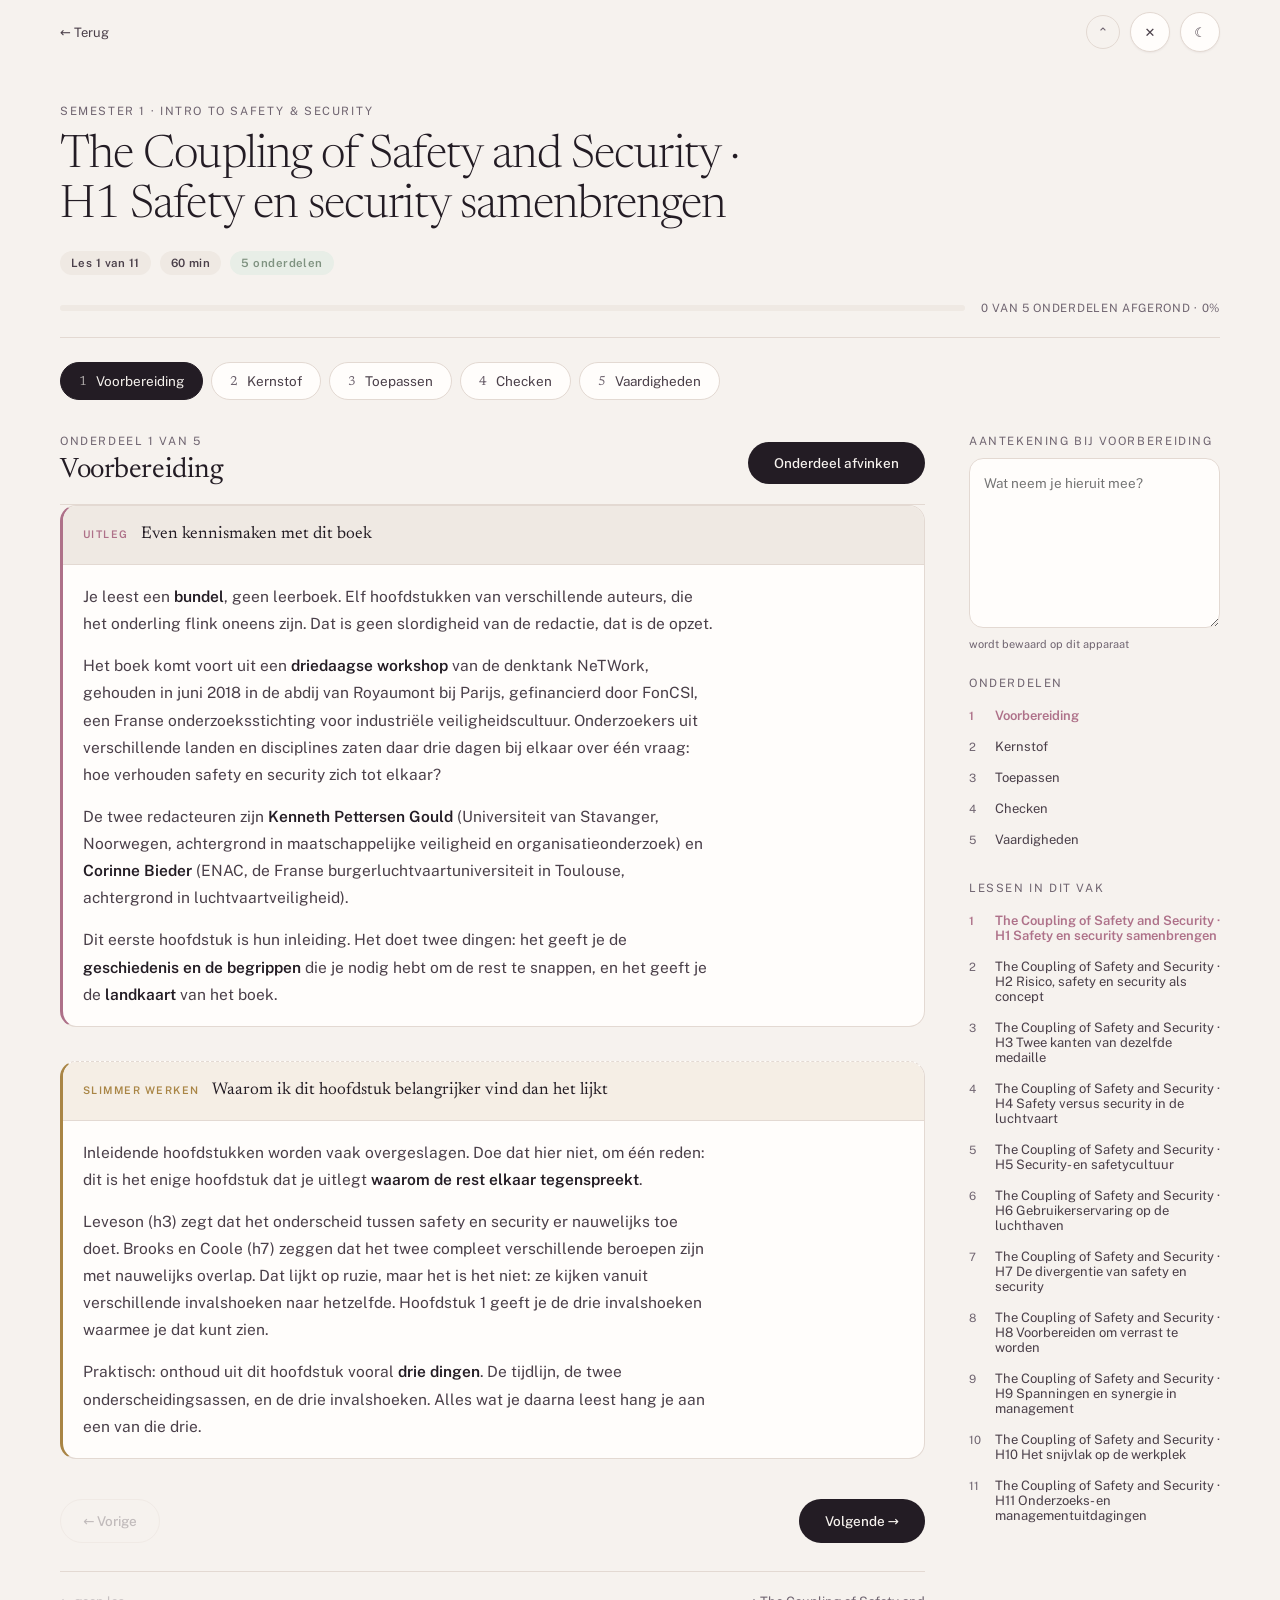
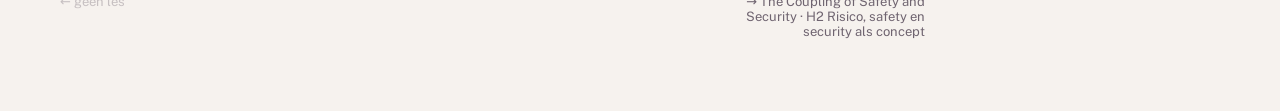
==== commit a9f7dac5: "Add files via upload" ====
--- a/les.html
+++ b/les.html
@@ -13,7 +13,7 @@
 <body class="lespagina">
 <div class="wrap">
   <div class="les-top">
-    <a class="terug" href="index.html">&larr; Terug naar overzicht</a>
+    <a class="terug" href="index.html">&larr; Terug</a>
     <div class="tools">
       <button class="rond" id="menuKnop" aria-label="Menu in- of uitklappen" title="Menu in- of uitklappen">☰</button>
       <button class="rond" id="modus" aria-label="Wissel licht en donker">☾</button>
--- a/styles.css
+++ b/styles.css
@@ -437,28 +437,7 @@
   display:inline-flex;align-items:center;justify-content:center;transition:background .15s,color .15s;}
 .balk-knop:hover{background:var(--paper2);color:var(--ink);}
 
-/* 3. Subnavigatie: blijft in beeld, ook bij een lang tabblad */
-.subnav{position:sticky;top:58px;z-index:30;background:var(--paper);
-  display:flex;align-items:center;gap:10px;padding:10px 0;margin:0 0 24px;
-  border-bottom:1px solid var(--line);}
-.subnav select{flex:1;min-width:0;font:13.5px/1.4 var(--sans);color:var(--ink);
-  background:var(--paper2);border:1px solid var(--line);border-radius:10px;
-  padding:9px 12px;cursor:pointer;appearance:none;
-  background-image:linear-gradient(45deg,transparent 50%,var(--muted) 50%),linear-gradient(135deg,var(--muted) 50%,transparent 50%);
-  background-position:calc(100% - 18px) 50%,calc(100% - 13px) 50%;
-  background-size:5px 5px,5px 5px;background-repeat:no-repeat;}
-.subnav .subnav-telling{font-size:12px;color:var(--muted);white-space:nowrap;}
-
-/* 4. Afvinkbare subkopjes met nummer en titel */
-.subkop{display:flex;align-items:flex-start;gap:12px;margin:0 0 14px;}
-.subkop .subvink{flex:none;width:22px;height:22px;margin-top:3px;border-radius:6px;
-  border:1.5px solid var(--line);background:transparent;color:var(--paper);
-  font-size:12px;line-height:1;cursor:pointer;display:inline-flex;
-  align-items:center;justify-content:center;transition:background .15s,border-color .15s;}
-.subkop .subvink:hover{border-color:var(--accent);}
-.subkop.af .subvink{background:var(--accent);border-color:var(--accent);}
-.subkop h2{margin:0;}
-.subkop.af h2{opacity:.55;}
+
 
 /* 5. Vak-homescreen */
 .vak-hero{padding:34px 0 8px;border-bottom:1px solid var(--line);margin-bottom:34px;}
@@ -491,3 +470,155 @@
 .manual-lijst li{padding:9px 0;border-bottom:1px solid var(--line);font-size:13.5px;color:var(--ink2);}
 .manual-lijst li:last-child{border-bottom:none;}
 .manual-lijst strong{color:var(--ink);font-weight:600;}
+
+/* 3. Subtabbladen binnen een tabblad */
+.subtabs{position:sticky;top:58px;z-index:30;background:var(--paper);
+  display:flex;gap:7px;overflow-x:auto;padding:12px 0;margin:0 0 22px;
+  border-bottom:1px solid var(--line);scrollbar-width:thin;}
+.subtabs::-webkit-scrollbar{height:4px;}
+.subtabs::-webkit-scrollbar-thumb{background:var(--line);border-radius:4px;}
+.subtab{flex:none;display:inline-flex;align-items:center;gap:7px;max-width:230px;
+  font:12.5px/1.3 var(--sans);text-align:left;padding:8px 13px;border-radius:999px;
+  border:1px solid var(--line);background:transparent;color:var(--ink2);cursor:pointer;
+  transition:background .15s,color .15s,border-color .15s;}
+.subtab:hover{border-color:var(--accent);color:var(--accent);}
+.subtab .subtab-nr{font-family:var(--serif);font-size:12.5px;color:var(--muted);flex:none;}
+.subtab .subtab-titel{overflow:hidden;text-overflow:ellipsis;white-space:nowrap;}
+.subtab .subtab-vink{font-size:10px;color:var(--accent);flex:none;}
+.subtab.nu{background:var(--ink);border-color:var(--ink);color:var(--paper);}
+.subtab.nu .subtab-nr{color:var(--paper);opacity:.6;}
+.subtab.nu .subtab-vink{color:var(--paper);}
+.subtab.af:not(.nu){border-color:var(--accent);}
+
+.subvak[hidden]{display:none;}
+.subkop-rij{display:flex;align-items:center;gap:11px;margin:0 0 20px;padding-bottom:14px;
+  border-bottom:1px solid var(--line);}
+.subkop-rij .subvink{flex:none;width:24px;height:24px;border-radius:7px;
+  border:1.5px solid var(--line);background:transparent;color:var(--paper);
+  font-size:12px;line-height:1;cursor:pointer;display:inline-flex;
+  align-items:center;justify-content:center;transition:background .15s,border-color .15s;}
+.subkop-rij .subvink:hover{border-color:var(--accent);}
+.subkop-rij.af .subvink{background:var(--accent);border-color:var(--accent);}
+.subkop-label{font-size:12px;letter-spacing:.09em;text-transform:uppercase;color:var(--muted);}
+.subkop-rij.af .subkop-label{color:var(--accent);}
+
+/* course manual met echte pdf */
+.manual-knop{display:flex;align-items:center;gap:13px;padding:14px 16px;border-radius:12px;
+  border:1px solid var(--line);background:var(--paper);transition:border-color .15s;}
+.manual-knop:hover{border-color:var(--accent);}
+.manual-knop strong{display:block;font-size:13.5px;color:var(--ink);font-weight:600;}
+.manual-icoon{flex:none;width:40px;height:40px;border-radius:9px;background:var(--ink);
+  color:var(--paper);font-size:10.5px;font-weight:600;letter-spacing:.06em;
+  display:inline-flex;align-items:center;justify-content:center;}
+.manual-sub{display:block;font-size:12px;color:var(--muted);margin-top:2px;}
+
+/* hoofdstukken gegroepeerd per boek */
+.bron-groep{border-bottom:1px solid var(--line);}
+.bron-groep:last-of-type{border-bottom:none;}
+.bron-groep summary{display:flex;align-items:center;justify-content:space-between;gap:12px;
+  padding:13px 0;cursor:pointer;list-style:none;}
+.bron-groep summary::-webkit-details-marker{display:none;}
+.bron-naam{font-family:var(--serif);font-size:15px;color:var(--ink);}
+.bron-telling{font-size:12px;color:var(--muted);white-space:nowrap;}
+.bron-groep[open] .bron-naam{color:var(--accent);}
+.bron-inhoud{padding:0 0 10px 4px;}
+
+/* ============================================================
+   Aanvullingen v11
+   ============================================================ */
+
+/* --- homescreen: het actieve vak als lage strook i.p.v. grote kaart --- */
+.held.strook{
+  min-height:0;flex-direction:row;align-items:center;justify-content:space-between;
+  gap:22px;padding:20px 24px;border-radius:20px;margin-bottom:16px;
+}
+.held.strook .bol{display:none;}
+.held.strook h3{font-size:22px;margin:6px 0 0;max-width:none;}
+.held.strook .volgende{margin-top:6px;font-size:13px;}
+.held.strook .voet{margin-top:0;flex:none;gap:12px;}
+.held.strook .voet .groot{font-size:15px;}
+.held.strook .voet .klein{font-size:11.5px;}
+.tegels{grid-template-columns:repeat(3,minmax(0,1fr));}
+@media (max-width:900px){
+  .tegels{grid-template-columns:repeat(2,minmax(0,1fr));}
+  .held.strook{flex-direction:column;align-items:flex-start;gap:14px;}
+}
+@media (max-width:560px){ .tegels{grid-template-columns:1fr;} }
+
+/* --- deadlines: waar een regel vandaan komt --- */
+.dl-soort{
+  display:inline-block;margin-left:8px;padding:2px 7px;border-radius:999px;
+  font-size:10px;letter-spacing:.08em;text-transform:uppercase;
+  background:var(--paper2);color:var(--muted);vertical-align:middle;
+}
+.dl-soort.voorbereiding{background:var(--sage-soft);color:var(--sage);}
+.dl-rij.voorbereiding{opacity:.95;}
+
+/* --- 'Kun je dit?' afvinklijst met uitleg --- */
+.kunlijst{list-style:none;margin:18px 0 0;padding:0;display:grid;gap:10px;}
+.kun{
+  display:flex;gap:12px;align-items:flex-start;padding:14px 16px;
+  background:var(--surface);border:1px solid var(--line);border-radius:14px;
+}
+.kun.af{border-color:var(--sage);background:var(--sage-soft);}
+.kun .vink{
+  flex:none;width:24px;height:24px;border-radius:50%;border:1px solid var(--line);
+  background:transparent;color:var(--paper);cursor:pointer;font-size:12px;line-height:1;
+}
+.kun.af .vink{background:var(--sage);border-color:var(--sage);}
+.kun-tekst{flex:1;min-width:0;}
+.kun-doel{display:block;font-size:14.5px;line-height:1.5;color:var(--ink);}
+.kun.af .kun-doel{color:var(--ink2);}
+.kun-uitleg{margin-top:8px;}
+.kun-uitleg summary{
+  cursor:pointer;font-size:12.5px;color:var(--accent);list-style:none;
+}
+.kun-uitleg summary::-webkit-details-marker{display:none;}
+.kun-body{font-size:13.5px;line-height:1.65;color:var(--ink2);}
+.kun-body p{margin:8px 0 0;}
+
+/* --- verder-knop onderaan een subtabblad --- */
+.subverder{
+  margin-top:26px;padding-top:18px;border-top:1px solid var(--line);
+  display:flex;align-items:center;gap:14px;flex-wrap:wrap;
+}
+.subverder-hint{font-size:12.5px;color:var(--muted);}
+
+/* --- course manual --- */
+.manual-intro{margin:0 0 14px;font-size:13.5px;line-height:1.6;color:var(--ink2);}
+.manual-knop{display:inline-block;margin-bottom:6px;}
+.manual-bestand{display:block;font-size:11.5px;color:var(--muted);margin:0 0 14px;}
+.man-delen{margin-top:18px;}
+.man-delen .label{display:block;margin-bottom:8px;}
+.man-deel{border-top:1px solid var(--line);}
+.man-deel summary{
+  display:flex;align-items:center;gap:10px;padding:11px 0;cursor:pointer;
+  font-size:13.5px;color:var(--ink);list-style:none;
+}
+.man-deel summary::-webkit-details-marker{display:none;}
+.man-deel[open] summary{color:var(--accent);}
+.man-deel-nr{
+  flex:none;width:20px;height:20px;border-radius:50%;background:var(--paper2);
+  color:var(--muted);font-size:11px;display:flex;align-items:center;justify-content:center;
+}
+.man-deel-body{padding:0 0 14px;font-size:13.5px;line-height:1.65;color:var(--ink2);}
+.man-deel-body p{margin:0 0 10px;}
+.man-deel-body ul{margin:0;padding-left:18px;}
+.man-deel-body li{margin:4px 0;}
+.man-bron{display:block;margin-top:10px;font-size:11.5px;color:var(--muted);}
+
+/* --- studiegids op de vakpagina --- */
+.gids-deel{border-top:1px solid var(--line);}
+.gids-deel:last-of-type{border-bottom:1px solid var(--line);}
+.gids-deel summary{
+  display:flex;align-items:center;justify-content:space-between;gap:12px;
+  padding:14px 0;cursor:pointer;font-family:var(--serif);font-size:16px;
+  color:var(--ink);list-style:none;
+}
+.gids-deel summary::-webkit-details-marker{display:none;}
+.gids-deel summary::after{content:'+';color:var(--muted);font-family:var(--sans);}
+.gids-deel[open] summary{color:var(--accent);}
+.gids-deel[open] summary::after{content:'\2212';}
+.gids-body{padding:0 0 18px;}
+.gids-body .blok{margin-bottom:18px;}
+.gids-body h2{font-size:17px;}
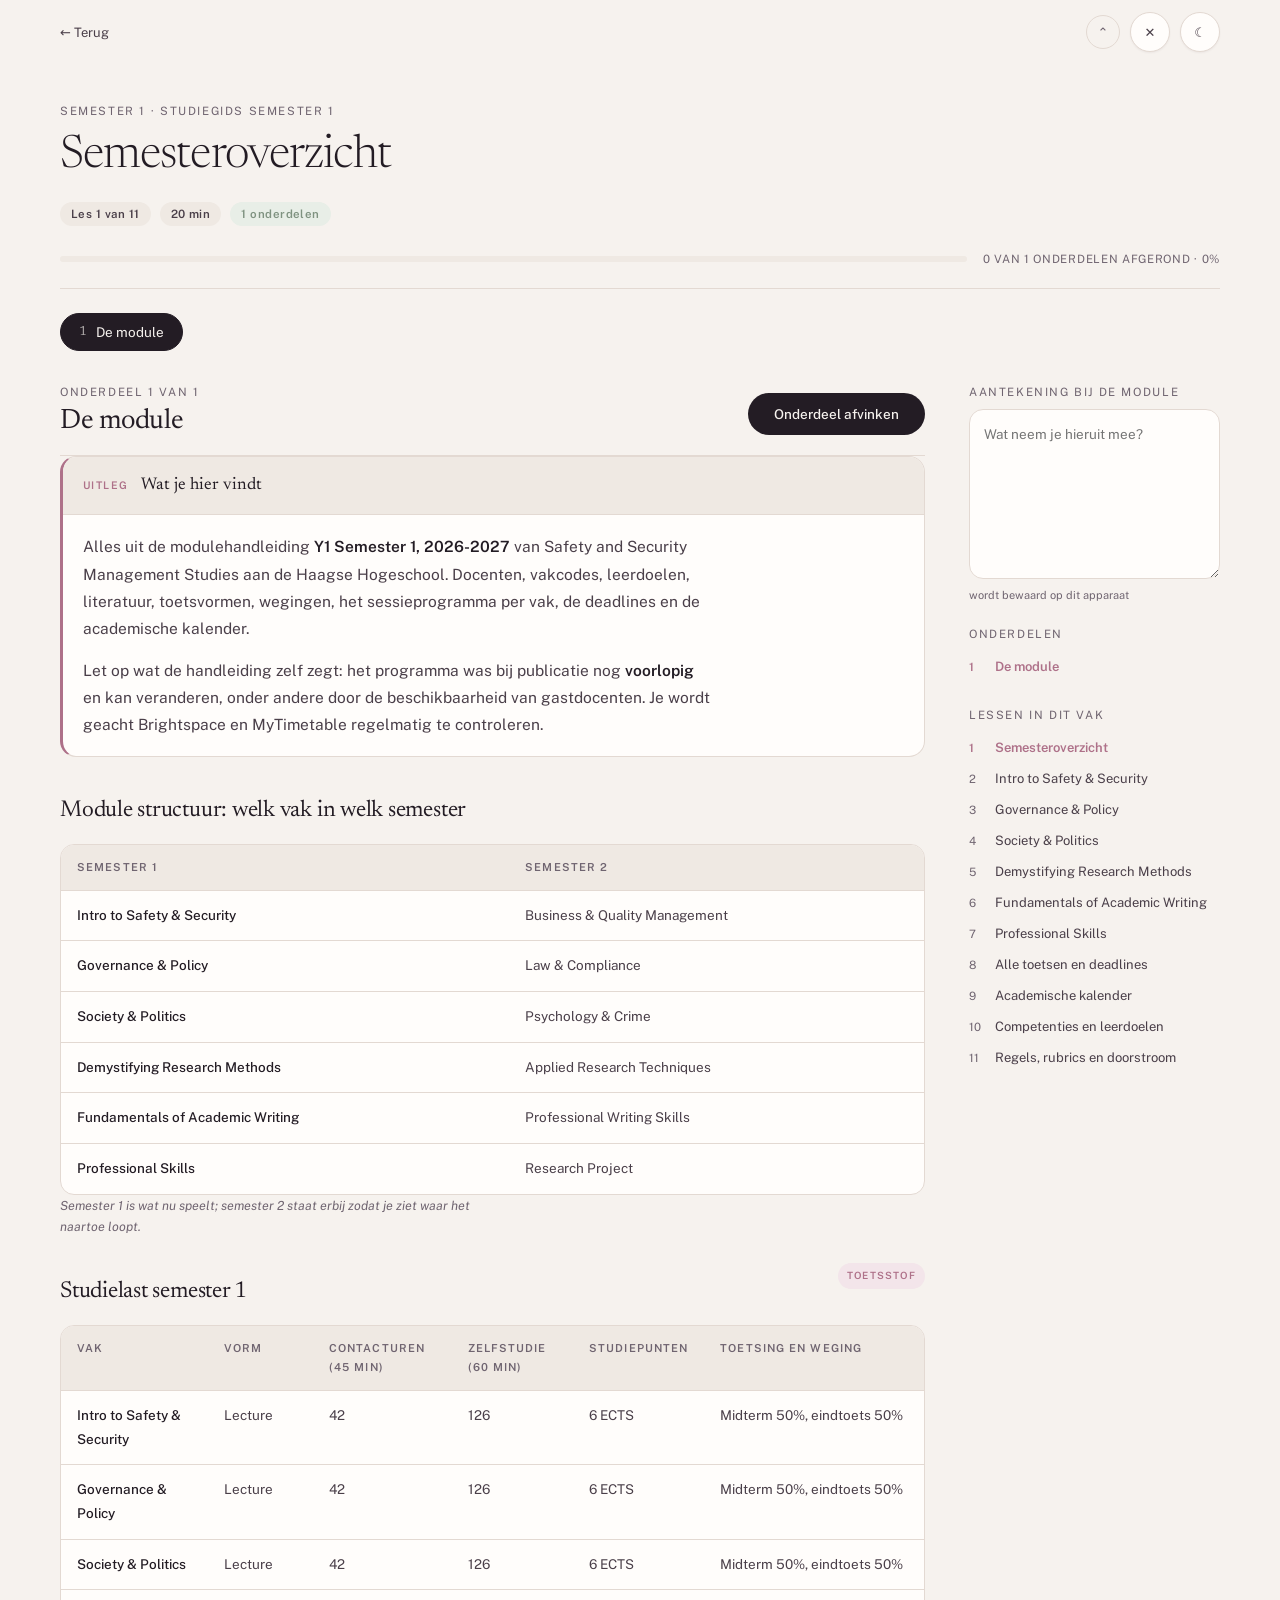
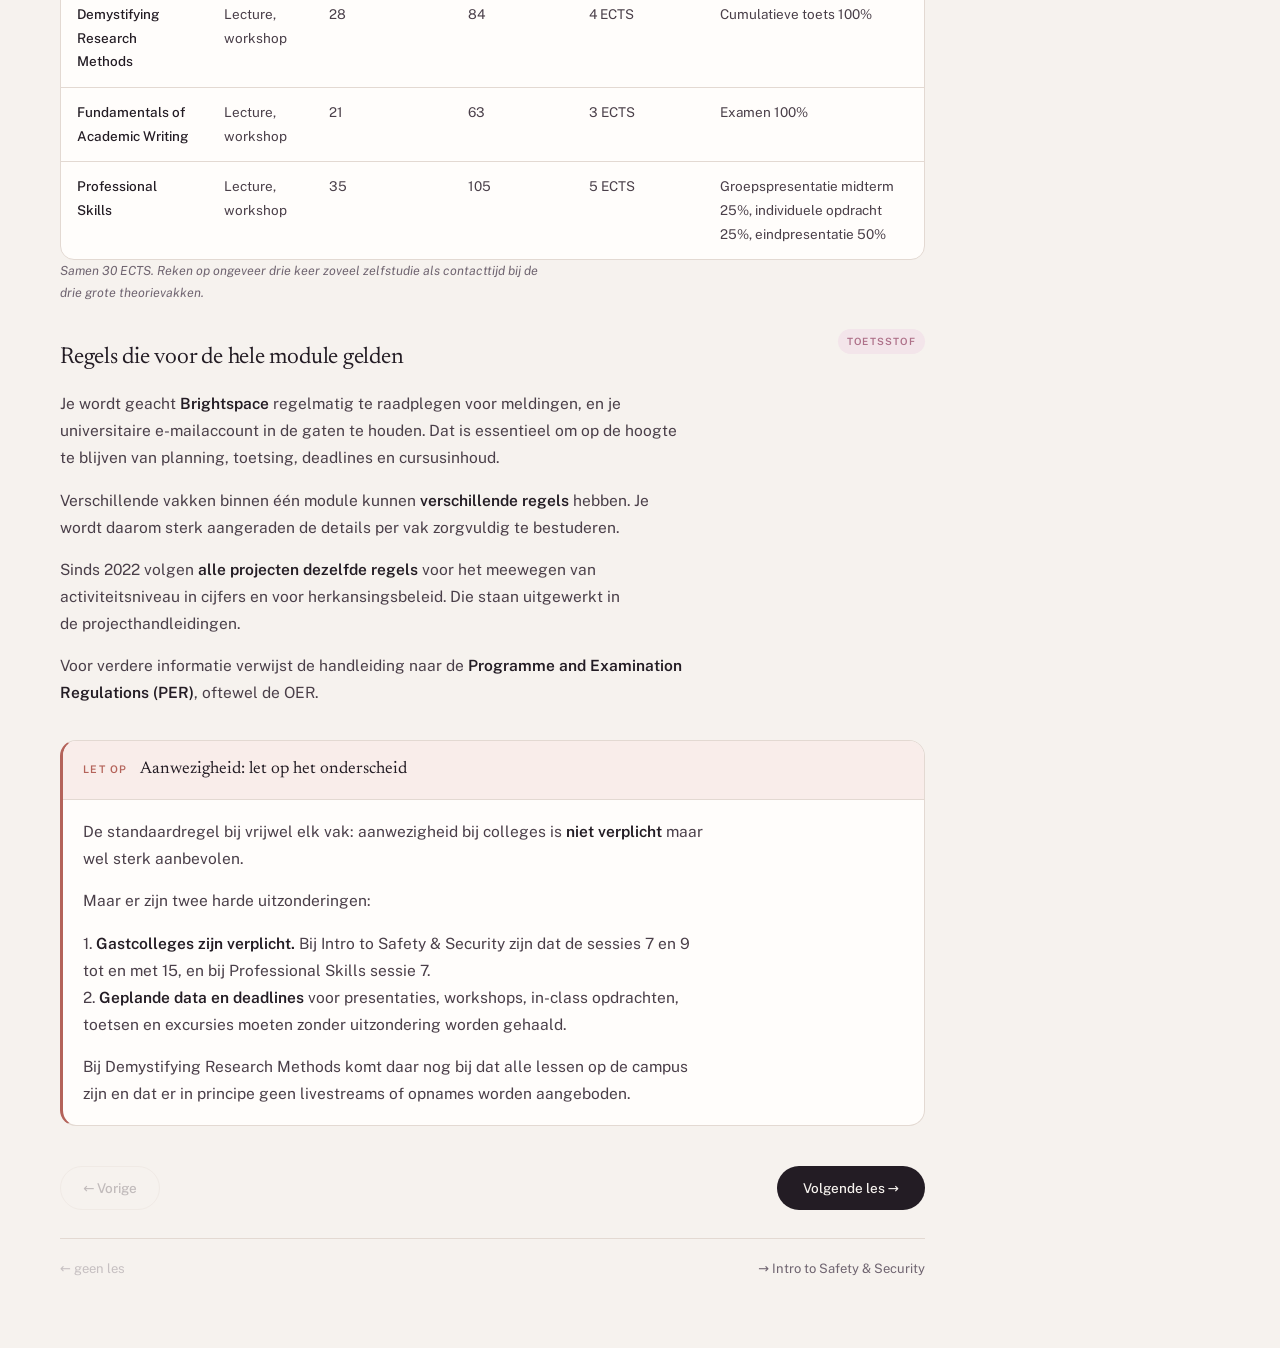
==== commit f5d5806f: "Add files via upload" ====
--- a/les.html
+++ b/les.html
@@ -81,5 +81,6 @@
 <script src="ssms-inhoud.js"></script>
 <script src="les.js"></script>
 <script src="lesextra.js"></script>
+<script src="society-slides.js"></script>
 </body>
 </html>
--- a/styles.css
+++ b/styles.css
@@ -586,7 +586,7 @@
 
 /* --- course manual --- */
 .manual-intro{margin:0 0 14px;font-size:13.5px;line-height:1.6;color:var(--ink2);}
-.manual-knop{display:inline-block;margin-bottom:6px;}
+.manual-knop{display:inline-block;margin-bottom:6px;color:var(--ink);text-decoration:none;}
 .manual-bestand{display:block;font-size:11.5px;color:var(--muted);margin:0 0 14px;}
 .man-delen{margin-top:18px;}
 .man-delen .label{display:block;margin-bottom:8px;}
@@ -622,3 +622,77 @@
 .gids-body{padding:0 0 18px;}
 .gids-body .blok{margin-bottom:18px;}
 .gids-body h2{font-size:17px;}
+
+/* ============================================================
+   Aanvullingen v12
+   ============================================================ */
+
+/* --- vakpagina: deadlines op mobiel naar boven --- */
+.vak-grid{
+  display:grid;grid-template-columns:minmax(0,1.5fr) minmax(0,1fr);
+  grid-template-areas:"hoofd dl" "hoofd man";
+  gap:38px;align-items:start;
+}
+.vak-hoofd{grid-area:hoofd;}
+.vak-dl{grid-area:dl;}
+.vak-man{grid-area:man;}
+.vak-grid > .vak-kolom > .vak-blok + .vak-blok{margin-top:24px;}
+@media (max-width:900px){
+  .vak-grid{
+    grid-template-columns:minmax(0,1fr);
+    grid-template-areas:"dl" "hoofd" "man";
+    gap:24px;
+  }
+}
+
+/* --- deadlines afvinken en archiveren --- */
+.dl-rij .dl-vink{
+  flex:none;width:20px;height:20px;border-radius:50%;padding:0;
+  border:1px solid var(--line);background:transparent;color:var(--paper);
+  font-size:10px;line-height:1;cursor:pointer;
+}
+.dl-rij .dl-vink:hover{border-color:var(--accent);}
+.dl-rij > span:first-of-type{flex:1;min-width:0;}
+.dl-rij.af{opacity:.62;}
+.dl-rij.af .dl-vink{background:var(--sage);border-color:var(--sage);color:var(--paper);}
+.dl-rij.af > span:first-of-type{text-decoration:line-through;}
+.dl-archief{margin-top:6px;border-top:1px solid var(--line);}
+.dl-archief summary{
+  cursor:pointer;list-style:none;padding:10px 0 4px;
+  font-size:11px;letter-spacing:.14em;text-transform:uppercase;color:var(--muted);
+}
+.dl-archief summary::-webkit-details-marker{display:none;}
+.dl-archief summary span{
+  margin-left:6px;padding:1px 7px;border-radius:999px;
+  background:var(--paper2);letter-spacing:0;
+}
+.dl-archief[open] summary{color:var(--accent);}
+
+/* --- weekrooster op het homescreen --- */
+.roosterdag + .roosterdag{margin-top:4px;}
+.dagkop{
+  padding:12px 0 6px;font-size:11px;letter-spacing:.14em;
+  text-transform:uppercase;color:var(--muted);
+}
+.roosterdag:first-child .dagkop{padding-top:2px;}
+.dagkop span{
+  margin-left:6px;padding:1px 7px;border-radius:999px;letter-spacing:0;
+  background:var(--accent-soft);color:var(--accent);
+}
+.roosterdag.vandaag .dagkop{color:var(--accent);}
+
+/* --- studiegids binnen het manual-blok --- */
+.man-deel-body .gids-body .blok{margin-bottom:16px;}
+.man-deel-body .gids-body h2{font-size:15px;margin:0 0 8px;}
+.man-deel-body .gids-body .tabel-wrap{overflow-x:auto;}
+
+/* Voorbereiding voor de eerstvolgende les, bovenaan het deadlineblok */
+.voorbereiding-blok{border:1px solid var(--line);border-radius:12px;padding:12px 14px;margin-bottom:14px;}
+.voorbereiding-kop{display:flex;justify-content:space-between;align-items:baseline;gap:10px;
+  font-size:11.5px;letter-spacing:.06em;text-transform:uppercase;color:var(--muted);}
+.voorbereiding-onderwerp{font-size:14px;color:var(--ink);margin-top:6px;font-weight:500;}
+.voorbereiding-taak{font-size:13.5px;color:var(--ink2);margin-top:4px;}
+.voorbereiding-taak .dl-soort{margin-left:8px;}
+
+/* Voorbereidingsregel onder de titel van een college op de vakpagina */
+.hfd-voor{display:block;font-size:12px;color:var(--muted);margin-top:3px;line-height:1.4;}
